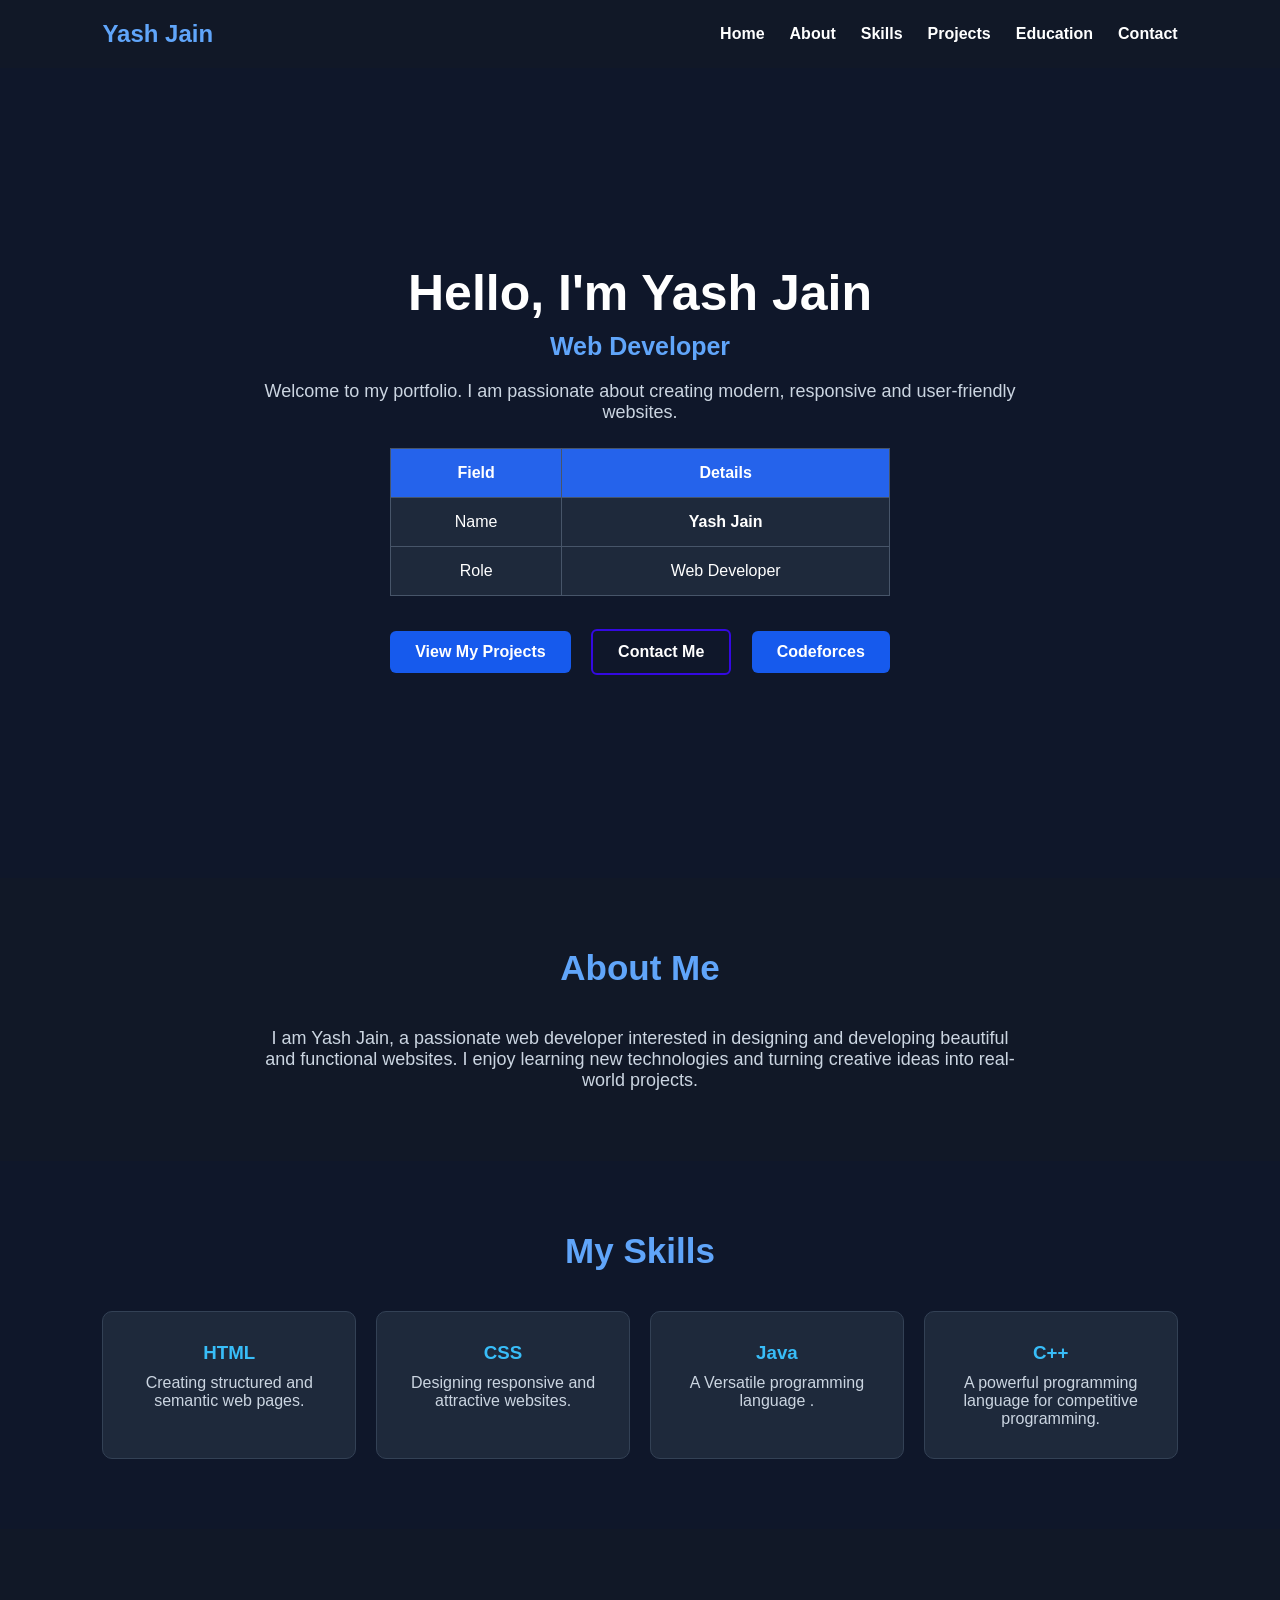
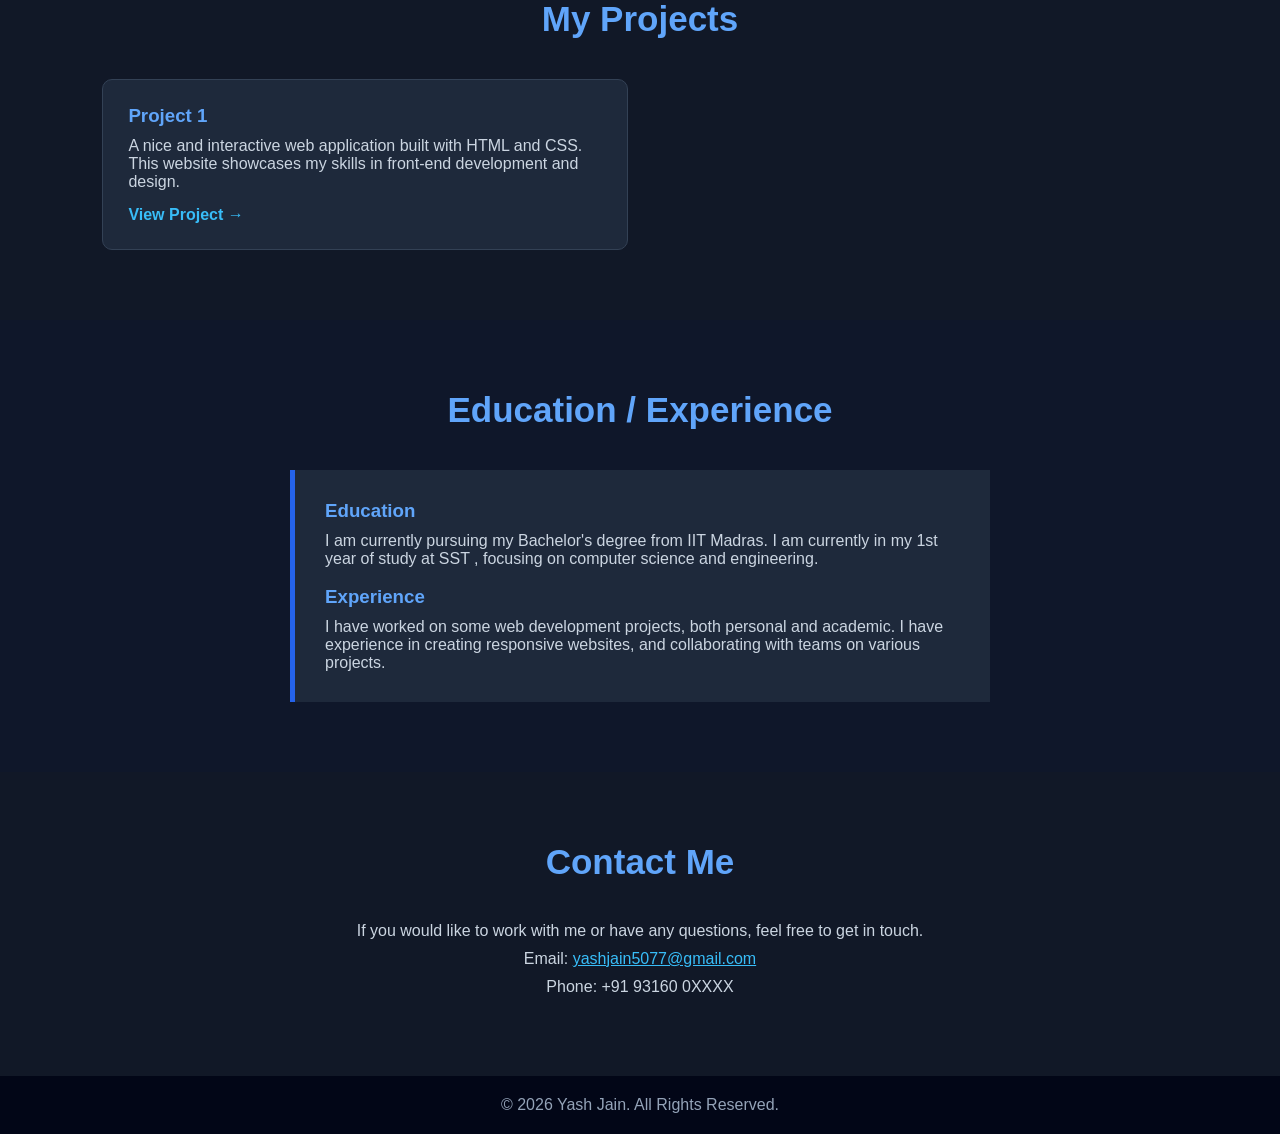
==== index.html @ 4ca2dc54 "Add files via upload" ====
<!DOCTYPE html>
<html lang="en">
<head>
    <meta charset="UTF-8">
    <meta name="viewport" content="width=device-width, initial-scale=1.0">

    <title>Yash Jain | Portfolio</title>
      <link rel="stylesheet" href="style.css"> 
</head>


<body>


    <!-- =========================
         NAVBAR
    ========================== -->

    <nav>

        <h2>Yash Jain</h2>

        <ul>
            <li>
                <a href="#home">Home</a>
            </li>

            <li>
                <a href="#about">About</a>
            </li>

            <li>
                <a href="#skills">Skills</a>
            </li>

            <li>
                <a href="#projects">Projects</a>
            </li>

            <li>
                <a href="#education">Education</a>
            </li>

            <li>
                <a href="#contact">Contact</a>
            </li>
        </ul>

    </nav>


    <!-- =========================
         HERO
    ========================== -->

    <section class="hero" id="home">

        <div class="hero-content">

            <h1>
                Hello, I'm Yash Jain
            </h1>

            <h3>
                Web Developer
            </h3>

            <p>
                Welcome to my portfolio. I am passionate about
                creating modern, responsive and user-friendly websites.
            </p>


            <!-- Responsive Table -->

            <div class="table-wrapper">

                <table class="name-table">

                    <tr>
                        <th>Field</th>
                        <th>Details</th>
                    </tr>

                    <tr>
                        <td>Name</td>
                        <td>
                            <strong>Yash Jain</strong>
                        </td>
                    </tr>

                    <tr>
                        <td>Role</td>
                        <td>Web Developer</td>
                    </tr>

                </table>

            </div>


            <!-- Buttons -->

            <div class="cta-container">

                <a href="#projects" class="cta primary">View My Projects</a>

                <a href="#contact" class="cta secondary"> Contact Me</a>

                <a href="https://codeforces.com/profile/Yashjain5077" class="cta tertiary">Codeforces</a>

            </div>

        </div>

    </section>


    <!-- =========================
         ABOUT
    ========================== -->

    <section class="about" id="about">

        <h2>About Me</h2>

        <p>
            I am Yash Jain, a passionate web developer interested
            in designing and developing beautiful and functional
            websites. I enjoy learning new technologies and turning
            creative ideas into real-world projects.
        </p>

    </section>


    <!-- =========================
         SKILLS
    ========================== -->

    <section id="skills">

        <h2>My Skills</h2>

        <div class="skills-container">

            <div class="skill">
                <h3>HTML</h3>
                <p>
                    Creating structured and semantic web pages.
                </p>
            </div>

            <div class="skill">
                <h3>CSS</h3>
                <p>
                    Designing responsive and attractive websites.
                </p>
            </div>

            <div class="skill">
                <h3>Java</h3>
                <p>
                    A Versatile programming language .
                </p>
            </div>

            <div class="skill">
                <h3>C++</h3>
                <p>
                    A powerful programming language for competitive programming.
                </p>
            </div>

        </div>

    </section>


    <!-- =========================
         PROJECTS
    ========================== -->

    <section class="projects" id="projects">

        <h2>My Projects</h2>

        <div class="project-container">


            <div class="project">

                <h3>Project 1 </h3>

                <p>
                    A nice and interactive web application built with HTML and CSS.
                    This website showcases my skills in front-end development and design.

                </p>

                <a href="#">
                    View Project →
                </a>

            </div>



        </div>

    </section>



    <section class="education" id="education">

        <h2>
            Education / Experience
        </h2>

        <div class="education-box">

            <h3>
                Education
            </h3>

            <p>
                I am currently pursuing my Bachelor's degree from IIT Madras.  
                I am currently in my 1st year of study at SST , focusing on computer science and engineering. 
            </p>

            <br>

            <h3>
                Experience
            </h3>

            <p>
                I have worked on some web development projects, both personal and academic. 
                I have experience in creating responsive websites, and collaborating with teams on various projects.   
            </p>

        </div>

    </section>



    <section class="contact" id="contact">

        <h2>
            Contact Me
        </h2>

        <p>
            If you would like to work with me or have any
            questions, feel free to get in touch.
        </p>

        <p>
            Email:
            <a href="mailto:yashjain5077@gmail.com">
                yashjain5077@gmail.com
            </a>
        </p>

        <p>
            Phone: +91 93160 0XXXX
        </p>

    </section>

    <footer>

        <p>
            © 2026 Yash Jain. All Rights Reserved.
        </p>

    </footer>


</body>
</html>
---- style.css ----
/* =========================
   BASIC SETTINGS
========================= */

* {
    margin: 0;
    padding: 0;
    box-sizing: border-box;
}

html {
    scroll-behavior: smooth;
}

body {
    font-family: Arial, sans-serif;
    background-color: #0f172a;
    color: white;
}


/* =========================
   NAVBAR
========================= */

nav {
    background-color: #111827;

    padding: 20px 8%;

    display: flex;
    justify-content: space-between;
    align-items: center;

    position: sticky;
    top: 0;

    z-index: 1000;
}

nav h2 {
    color: #60a5fa;
}

nav ul {
    list-style: none;

    display: flex;

    gap: 25px;
}

nav a {
    color: white;
    
    text-decoration: none;

    font-weight: bold;
}

nav a:hover {
    color: #60a5fa;
}


/* =========================
   HERO
========================= */

.hero {
    min-height: 90vh;

    background-color: #0f172a;

    display: flex;
    justify-content: center;
    align-items: center;

    text-align: center;

    padding: 50px 20px;
}

.hero-content {
    max-width: 800px;
}

.hero h1 {
    font-size: 50px;
    margin-bottom: 10px;
}

.hero h3 {
    color: #60a5fa;
    font-size: 25px;
    margin-bottom: 20px;
}

.hero p {
    color: #cbd5e1;

    font-size: 18px;

    margin-bottom: 25px;
}


/* =========================
   NAME TABLE
========================= */

.name-table {
    width: 500px;
    max-width: 100%;

    margin: 25px auto;

    border-collapse: collapse;

    background-color: #1e293b;

    color: white;
}

.name-table th,
.name-table td {
    border: 1px solid #475569;

    padding: 15px;
}

.name-table th {
    background-color: #2563eb;
}


/* =========================
   BUTTONS
========================= */

.cta {
    display: inline-block;

    padding: 12px 25px;

    margin: 8px;

    border-radius: 6px;

    text-decoration: none;

    font-weight: bold;
}

.primary {
    background-color: #165aed;
    color: white;
}

.secondary {
    border: 2px solid rgb(52, 9, 225);
    color: white;
}

.tertiary {
    background-color: #165aed;
    color: white;
}

.cta:hover {
    opacity: 0.8;
    background-color: #93c5fd;
    color: black;
}


/* =========================
   ALL SECTIONS
========================= */

section {
    padding: 70px 8%;
}

section h2 {
    text-align: center;

    color: #60a5fa;

    font-size: 35px;

    margin-bottom: 40px;
}


/* =========================
   ABOUT
========================= */

.about {
    background-color: #111827;

    text-align: center;
}

.about p {
    max-width: 750px;

    margin: auto;

    color: #cbd5e1;

    font-size: 18px;
}


/* =========================
   SKILLS
========================= */

.skills-container {
    display: grid;

    grid-template-columns: repeat(4, 1fr);

    gap: 20px;
}

.skill {
    background-color: #1e293b;

    padding: 30px 20px;

    text-align: center;

    border-radius: 10px;

    border: 1px solid #334155;
}

.skill h3 {
    color: #38bdf8;

    margin-bottom: 10px;
}

.skill p {
    color: #cbd5e1;
}
.skill:hover {
    background-color: #2563eb;

    color: white;

    transition: 0.3s;
}

/* =========================
   PROJECTS
========================= */

.projects {
    background-color: #111827;
}

.project-container {
    display: grid;

    grid-template-columns: 1fr 1fr;

    gap: 25px;
}

.project {
    background-color: #1e293b;

    padding: 25px;

    border-radius: 10px;

    border: 1px solid #334155;
}

.project h3 {
    color: #60a5fa;

    margin-bottom: 10px;
}

.project p {
    color: #cbd5e1;
}

.project a {
    display: inline-block;

    margin-top: 15px;

    color: #38bdf8;

    text-decoration: none;

    font-weight: bold;
}


/* =========================
   EDUCATION
========================= */

.education {
    background-color: #0f172a;

    text-align: center;
}

.education-box {
    max-width: 700px;

    margin: auto;

    padding: 30px;

    background-color: #1e293b;

    border-left: 5px solid #2563eb;

    text-align: left;
}

.education-box h3 {
    color: #60a5fa;

    margin-bottom: 10px;
}

.education-box p {
    color: #cbd5e1;
}


/* =========================
   CONTACT
========================= */

.contact {
    background-color: #111827;

    text-align: center;
}

.contact h2 {
    color: #60a5fa;
}

.contact p {
    color: #cbd5e1;

    margin: 10px;
}

.contact a {
    color: #38bdf8;
}


/* =========================
   FOOTER
========================= */

footer {
    background-color: #020617;

    color: #94a3b8;

    text-align: center;

    padding: 20px;
}


/* =========================
   TABLET
========================= */

@media (max-width: 768px) {

    /* Navbar */

    nav {
        flex-direction: column;

        gap: 15px;
    }

    nav ul {
        flex-wrap: wrap;

        justify-content: center;
    }


    /* Hero */

    .hero h1 {
        font-size: 40px;
    }


    /* Skills */

    .skills-container {
        grid-template-columns: repeat(2, 1fr);
    }


    /* Projects */

    .project-container {
        grid-template-columns: repeat(2, 1fr);
    }
}


/* =========================
   MOBILE
========================= */

@media (max-width: 500px) {

    /* Navbar */

    nav ul {
        gap: 12px;

        font-size: 14px;
    }


    /* Hero */

    .hero h1 {
        font-size: 32px;
    }

    .hero h3 {
        font-size: 20px;
    }

    .hero p {
        font-size: 16px;
    }


    /* Table */

    .name-table th,
    .name-table td {
        padding: 10px;

        font-size: 14px;
    }


    /* Buttons */

    .cta {
        display: block;

        width: 250px;

        margin: 10px auto;
    }


    /* Skills */

    .skills-container {
        grid-template-columns: 1fr;
    }


    /* Projects */

    .project-container {
        grid-template-columns: 1fr;
    }


    /* Sections */

    section {
        padding: 50px 20px;
    }

    section h2 {
        font-size: 28px;
    }
}
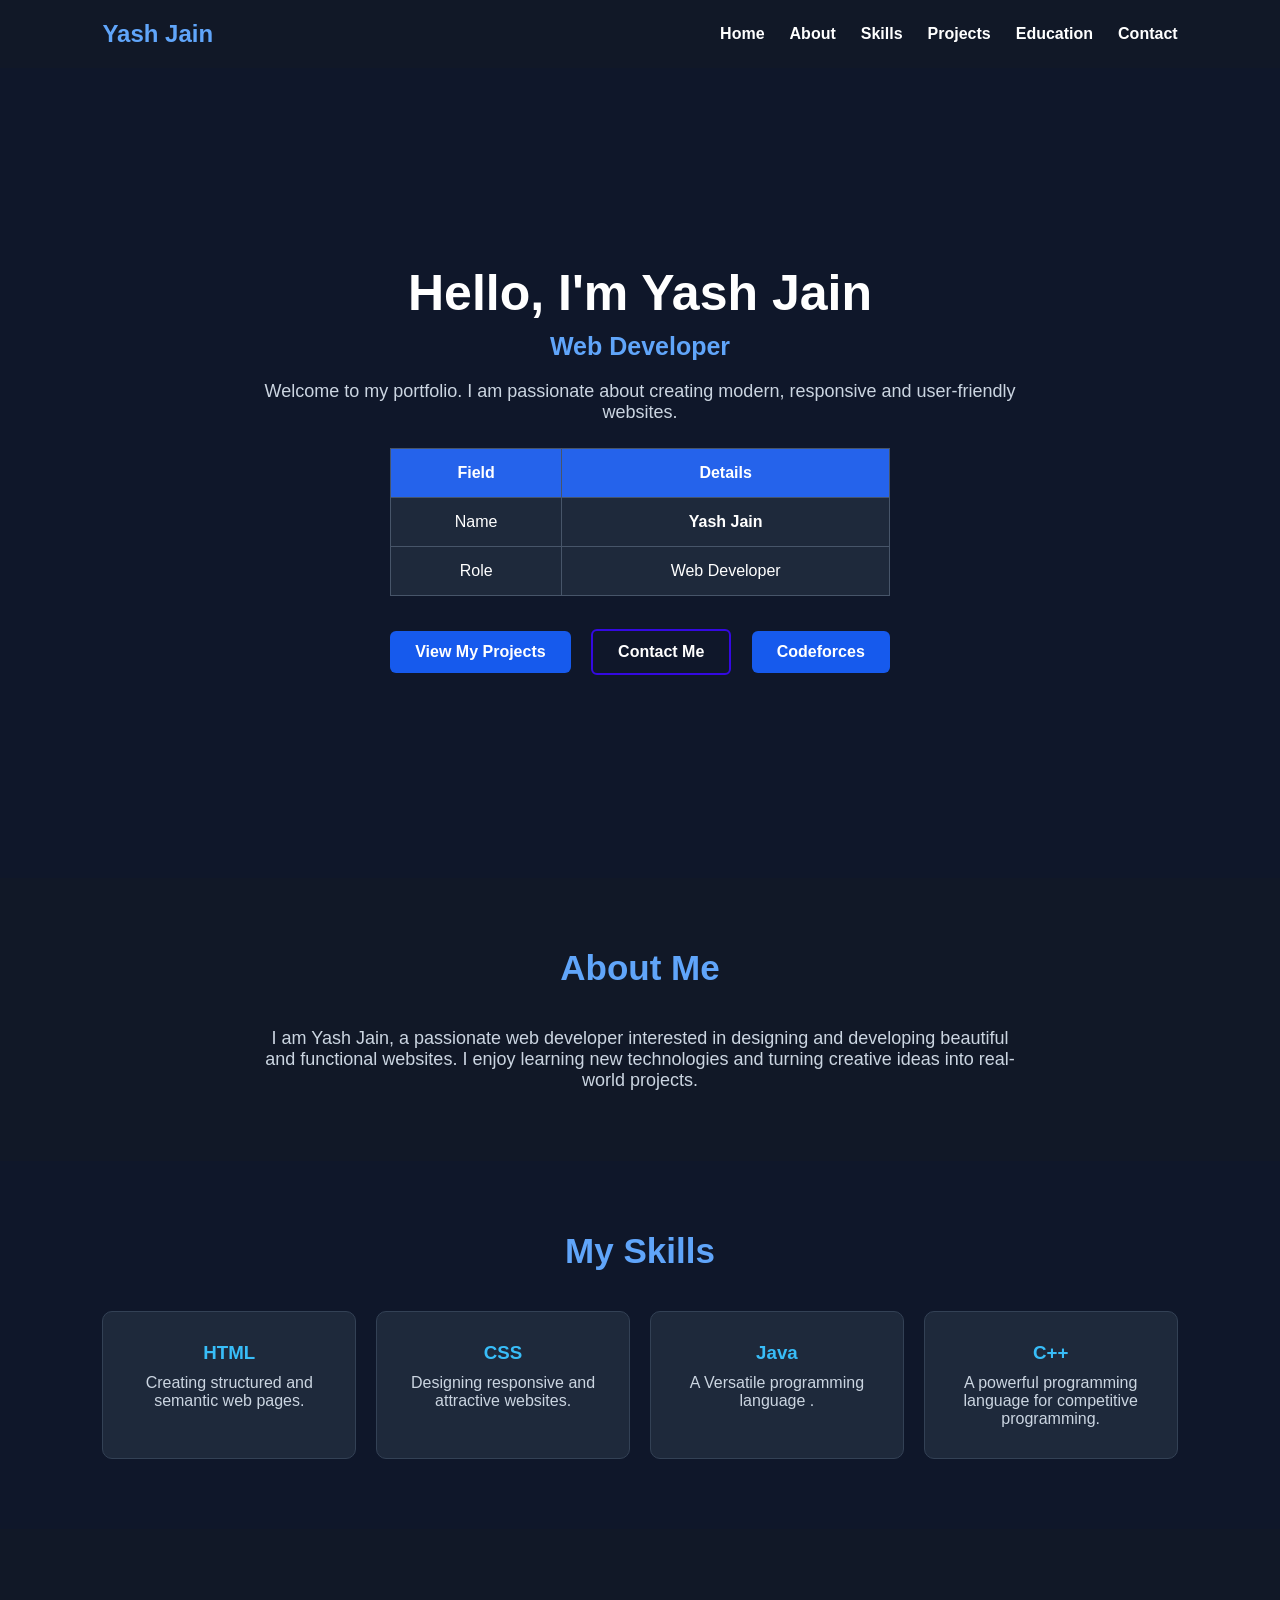
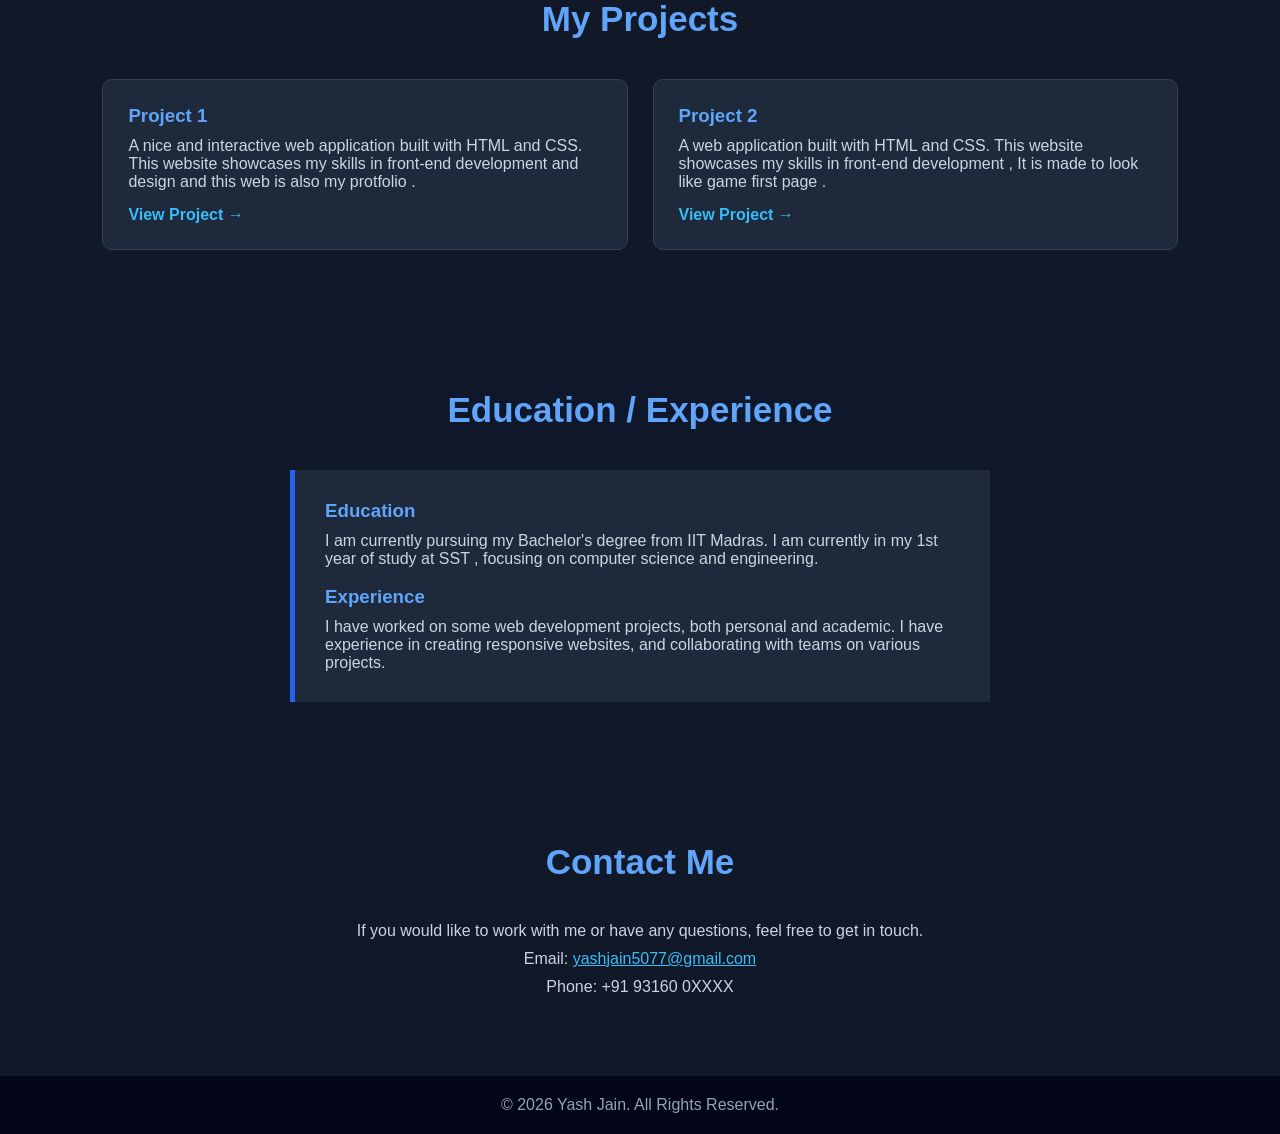
==== commit 3a5c2016: "Refactor index.html structure and content" ====
--- a/index.html
+++ b/index.html
@@ -194,7 +194,8 @@
 
                 <p>
                     A nice and interactive web application built with HTML and CSS.
-                    This website showcases my skills in front-end development and design.
+                    This website showcases my skills in front-end development and design 
+                     and this web is also my protfolio .
 
                 </p>
 
@@ -204,6 +205,23 @@
 
             </div>
 
+            <div class="project">
+
+                <h3>Project 2 </h3>
+
+                <p>
+                    A web application built with HTML and CSS.
+                    This website showcases my skills in front-end development ,
+                    It is made to look like game first page .
+                    
+
+                </p>
+
+                <a href="project.html">
+                    View Project →
+                </a>
+
+            </div>
 
 
         </div>
